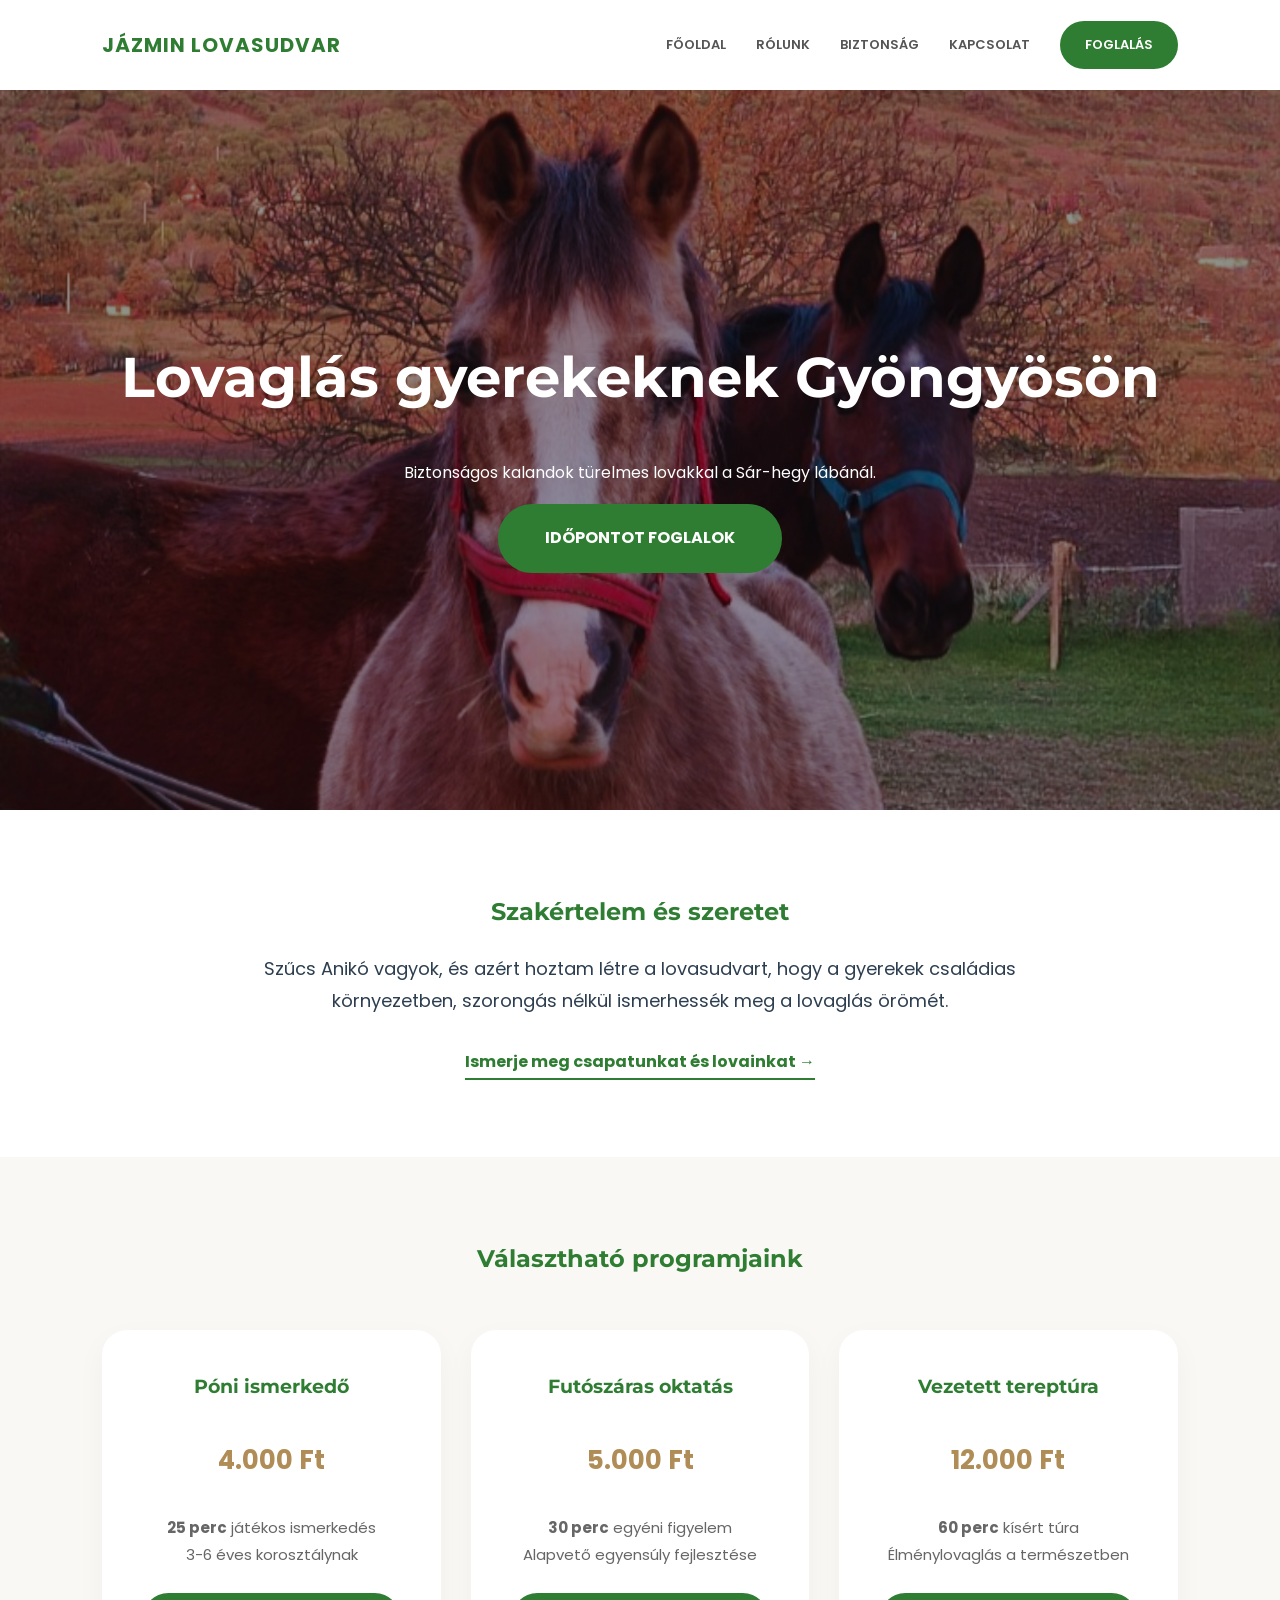
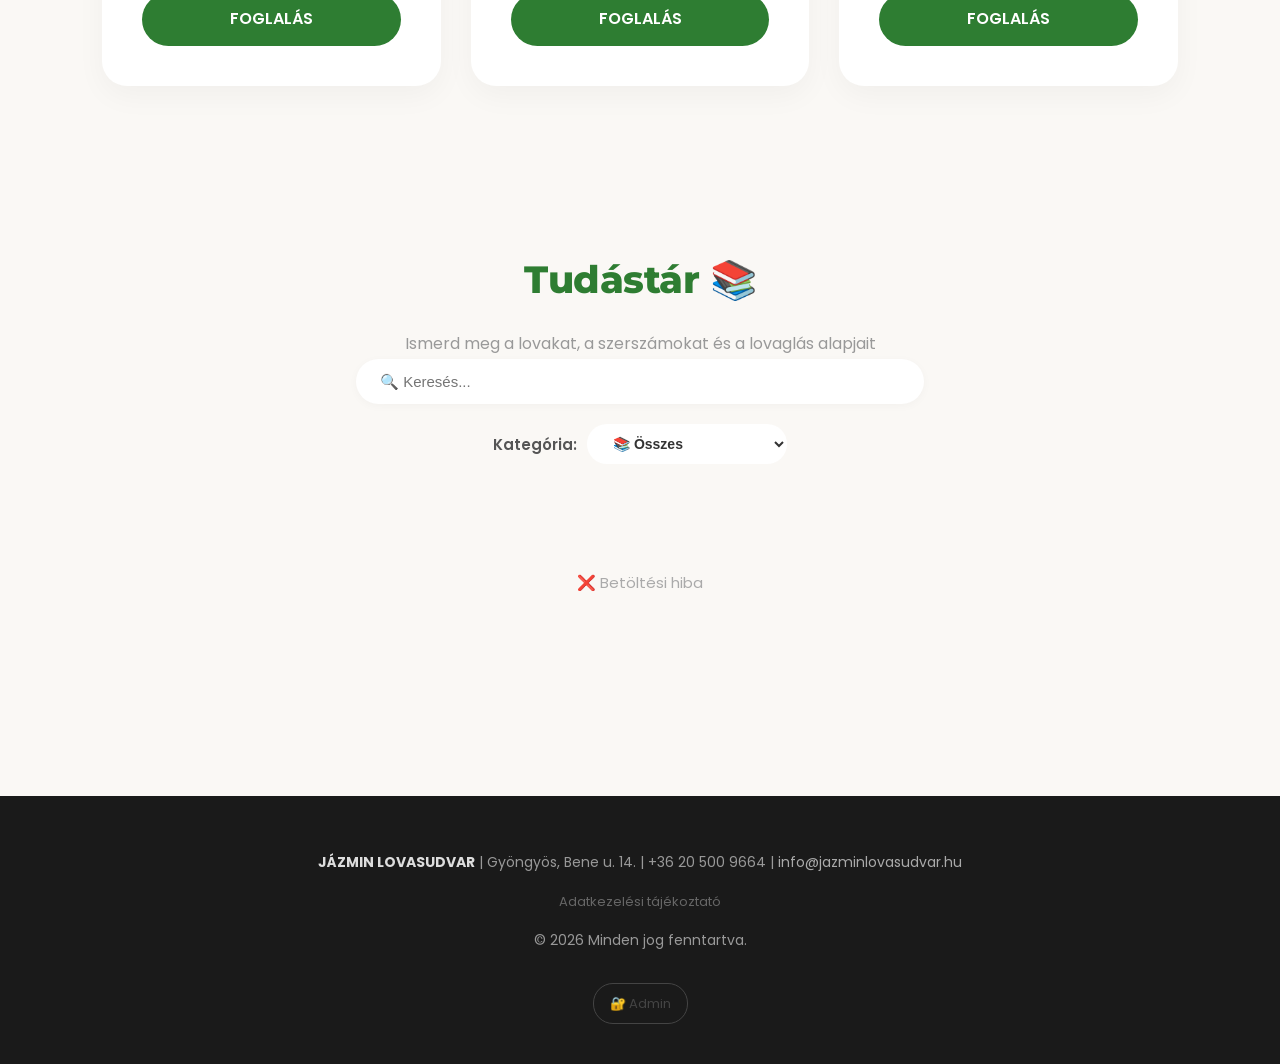
==== index.html @ 3ef6bcc2 "Add files via upload" ====
<!DOCTYPE html>
<html lang="hu">
<head>
    <meta charset="UTF-8">
    <meta name="viewport" content="width=device-width, initial-scale=1.0">
    <title>Jázmin Lovasudvar - Lovaglás gyerekeknek Gyöngyösön</title>
    <meta name="description" content="Biztonságos lovaglás gyerekeknek Gyöngyösön. Póni ismerkedő, futószáras oktatás és vezetett túrák türelmes lovakkal. Foglaljon online időpontot!">
    
    <link href="https://fonts.googleapis.com/css2?family=Montserrat:wght@400;600;700&family=Poppins:wght@300;400;600&display=swap" rel="stylesheet">
    <link rel="icon" href="data:image/svg+xml,<svg xmlns='http://www.w3.org/2000/svg' viewBox='0 0 100 100'><text y='.9em' font-size='90'>🐴</text></svg>">
    
    <style>
        :root { 
            --dark-green: #2e7d32; 
            --accent-gold: #b08d57; 
            --bg-cream: #faf8f5; 
            --white: #ffffff; 
            --text-dark: #2c3e50;
        }

        body { margin: 0; padding: 0; font-family: 'Poppins', sans-serif; background-color: var(--bg-cream); color: var(--text-dark); line-height: 1.8; overflow-x: hidden; }
        h1, h2, h3 { font-family: 'Montserrat', sans-serif; font-weight: 700; color: var(--dark-green); margin-top: 0; }

        /* HEADER & NAV */
        header { 
            background-color: var(--white); height: 90px; 
            display: flex; justify-content: space-between; align-items: center; 
            padding: 0 8%; box-shadow: 0 2px 15px rgba(0,0,0,0.05); 
            position: sticky; top: 0; z-index: 1000; 
        }

        .logo { color: var(--dark-green); font-weight: 700; font-size: 20px; text-decoration: none; letter-spacing: 1px; }
        
        .nav-links { display: flex; align-items: center; gap: 30px; }
        .nav-links a { text-decoration: none; color: #555; font-size: 13px; font-weight: 600; text-transform: uppercase; transition: 0.3s; }
        .nav-links a:hover { color: var(--dark-green); }
        
        .btn-foglalas-nav { background-color: var(--dark-green); color: white !important; padding: 12px 25px; border-radius: 50px; transition: 0.3s; }

        /* HAMBURGER */
        .hamburger { display: none; cursor: pointer; flex-direction: column; gap: 5px; }
        .hamburger span { width: 30px; height: 3px; background-color: var(--dark-green); border-radius: 2px; }

        /* HERO & CARDS */
        .hero { height: 80vh; background: linear-gradient(rgba(0,0,0,0.4), rgba(0,0,0,0.4)), url('hero.jpg'); background-size: cover; background-position: center; display: flex; flex-direction: column; justify-content: center; align-items: center; color: white; text-align: center; padding: 0 20px; }
        .hero h1 { font-size: clamp(32px, 5vw, 56px); color: white; margin-bottom: 15px; }
        .cta-main { background-color: var(--dark-green); color: white; padding: 18px 45px; text-decoration: none; font-weight: 700; border-radius: 50px; transition: 0.3s; border: 2px solid var(--dark-green); }
        .cta-main:hover { background: transparent; color: white; }

        .services-section { padding: 80px 8%; text-align: center; }
        .grid-container { display: grid; grid-template-columns: repeat(auto-fit, minmax(300px, 1fr)); gap: 30px; margin-top: 50px; }
        .card { background: white; padding: 40px; border-radius: 25px; box-shadow: 0 10px 30px rgba(0,0,0,0.04); display: flex; flex-direction: column; transition: 0.3s; }
        .card:hover { transform: translateY(-10px); }
        .price { font-size: 26px; font-weight: 700; color: var(--accent-gold); margin: 15px 0; }
        .details { list-style: none; padding: 0; margin-bottom: 25px; flex-grow: 1; font-size: 15px; color: #666; }
        .btn-card { background-color: var(--dark-green); color: white; text-decoration: none; padding: 12px; border-radius: 50px; font-weight: 600; }

        /* BEMUTATKOZÓ */
        .intro-brief { padding: 80px 8%; background: white; text-align: center; }
        .intro-brief p { max-width: 800px; margin: 0 auto 30px; font-size: 18px; }
        .btn-outline { color: var(--dark-green); text-decoration: none; font-weight: 700; border-bottom: 2px solid var(--dark-green); padding-bottom: 5px; }

                footer { background: #1a1a1a; color: #999; padding: 40px 8%; text-align: center; margin-top: 60px; font-size: 14px; width: 100%; box-sizing: border-box; }
        footer strong { color: #ddd; }

        /* MOBIL NAVIGÁCIÓ */
        @media (max-width: 950px) {
            .hamburger { display: flex; }
            .nav-links { 
                display: none; position: absolute; top: 90px; left: 0; width: 100%; 
                background: white; flex-direction: column; padding: 30px 0; 
                box-shadow: 0 10px 15px rgba(0,0,0,0.1); 
            }
            .nav-links.active { display: flex; }
            header { padding: 0 5%; }
        }

        /* STICKY GOMB - Desktopon elrejtve */
        .sticky-booking-btn {
            display: none; /* Alapértelmezetten rejtve[cite: 10] */
            position: fixed;
            bottom: 30px;
            right: 30px;
            background-color: var(--dark-green);
            color: white;
            padding: 12px 25px;
            border-radius: 50px;
            text-decoration: none;
            font-family: 'Montserrat', sans-serif;
            font-weight: 700;
            font-size: 14px;
            letter-spacing: 1px;
            box-shadow: 0 10px 25px rgba(0,0,0,0.2);
            z-index: 2000;
            align-items: center;
            gap: 10px;
            transition: all 0.3s cubic-bezier(0.175, 0.885, 0.32, 1.275);
        }

        .horse-icon { font-size: 24px; line-height: 1; }

        /* STICKY GOMB - Csak mobilnézetben látszik[cite: 10] */
        @media (max-width: 600px) {
            .sticky-booking-btn {
                display: flex; /* Mobilon megjelenik */
                bottom: 20px;
                right: 20px;
                padding: 10px 20px;
                font-size: 12px;
            }
            .horse-icon { font-size: 20px; }
        }

        @keyframes horseJump {
            from { transform: translateY(0); }
            to { transform: translateY(-3px); }
        }
        .sticky-booking-btn:hover .horse-icon { animation: horseJump 0.5s infinite alternate; }

        /* TUDÁSTÁR SZEKCIÓ */
        .news-section { padding: 80px 8%; background: var(--bg-cream); }
        .tudastar-controls { max-width: 1200px; margin: 0 auto 45px; }
        .search-box { margin-bottom: 20px; display: flex; justify-content: center; }
        .search-box input { width: 100%; max-width: 520px; padding: 14px 24px; border: 2px solid var(--border); border-radius: 50px; font-size: 15px; transition: all 0.2s; box-shadow: 0 2px 10px rgba(0,0,0,0.03); }
        .search-box input:focus { outline: none; border-color: var(--dark-green); box-shadow: 0 2px 14px rgba(46,125,50,0.12); }
        .category-select-wrapper { display: flex; gap: 10px; align-items: center; justify-content: center; margin-top: 15px; }
        .category-select-wrapper label { font-weight: 600; color: #555; font-size: 15px; }
        .category-select-wrapper select { padding: 11px 22px; border: 2px solid var(--border); border-radius: 50px; font-size: 14px; font-weight: 600; color: #333; background: white; cursor: pointer; min-width: 200px; transition: border-color 0.2s; }
        .category-select-wrapper select:focus { outline: none; border-color: var(--dark-green); }
        .category-select-wrapper select:hover { border-color: var(--dark-green); }
        .load-more-container { text-align: center; margin-top: 40px; }
        .btn-load-more { background: var(--dark-green); color: white; border: none; padding: 14px 40px; border-radius: 50px; cursor: pointer; font-size: 16px; font-weight: 700; transition: all 0.2s; box-shadow: 0 6px 18px rgba(46,125,50,0.25); }
        .btn-load-more:hover { background: var(--dark-green-hover); transform: translateY(-2px); }

        /* Szekció fejléc */
        .news-section h2 { text-align: center; color: var(--dark-green); font-family: 'Montserrat', sans-serif; font-size: 38px; font-weight: 800; margin-bottom: 12px; letter-spacing: -0.5px; }
        .news-subtitle { text-align: center; color: #999; font-size: 16px; margin-bottom: 0; }

        /* Kártya rács – blog-szerű egy oszlop */
        .news-grid { display: flex; flex-direction: column; gap: 32px; max-width: 1080px; margin: 0 auto; }

        /* Cikk-kártya – vízszintes: kép + szöveg egymás mellett */
        .news-card {
            background: white;
            border-radius: 22px;
            box-shadow: 0 10px 30px rgba(0,0,0,0.07);
            overflow: hidden;
            transition: box-shadow 0.28s ease;
            display: flex;
            flex-direction: row;
            border: 1px solid rgba(0,0,0,0.04);
        }
        .news-card:hover { box-shadow: 0 16px 40px rgba(46,125,50,0.13); }

        /* Cikk kép – bal oldalon, kattintható */
        .news-card-img {
            flex: 0 0 400px;
            align-self: stretch;
            overflow: hidden;
            background: #f5f1ea;
            display: flex; align-items: center; justify-content: center;
            font-size: 60px; position: relative;
            cursor: pointer;
            padding: 16px;
            box-sizing: border-box;
        }
        .news-card-img img {
            max-width: 100%; max-height: 100%;
            width: auto; height: auto;
            object-fit: contain;
            display: block;
            border-radius: 10px;
            transition: transform 0.35s ease;
        }
        .news-card-img:hover img { transform: scale(1.04); }
        .news-card-img .multi-badge {
            position: absolute; bottom: 12px; right: 12px;
            background: rgba(0,0,0,0.65); color: white;
            font-size: 12px; font-weight: 700;
            padding: 5px 12px; border-radius: 20px;
            backdrop-filter: blur(4px);
        }
        .news-card-img .zoom-hint {
            position: absolute; top: 12px; right: 12px;
            background: rgba(255,255,255,0.92); color: var(--dark-green);
            font-size: 12px; font-weight: 700;
            padding: 6px 13px; border-radius: 20px;
            display: flex; align-items: center; gap: 5px;
            opacity: 0; transition: opacity 0.25s ease;
        }
        .news-card-img:hover .zoom-hint { opacity: 1; }

        /* Cikk törzs – jobb oldalon */
        .news-card-body { padding: 34px 38px; flex: 1; display: flex; flex-direction: column; min-width: 0; }
        .news-card-date {
            display: inline-block;
            font-size: 11px; font-weight: 700;
            color: var(--dark-green);
            background: rgba(46,125,50,0.09);
            padding: 5px 12px; border-radius: 20px;
            margin-bottom: 16px; align-self: flex-start;
            text-transform: uppercase; letter-spacing: 0.5px;
        }
        .news-card-title {
            font-family: 'Montserrat', sans-serif;
            font-weight: 800; font-size: 25px;
            color: #243027; margin-bottom: 16px;
            line-height: 1.3; letter-spacing: -0.3px;
        }
        .news-card-text {
            font-size: 15.5px; color: #555;
            line-height: 1.85;
        }

        .news-empty { text-align: center; color: #aaa; font-size: 15px; padding: 60px 20px; }

        @media (max-width: 760px) {
            .news-section { padding: 55px 6%; }
            .news-section h2 { font-size: 30px; }
            .news-card { flex-direction: column; }
            .news-card-img { flex: none; width: 100%; align-self: auto; padding: 14px; }
            .news-card-img img { max-height: 320px; }
            .news-card-body { padding: 26px 24px 30px; }
            .news-card-title { font-size: 21px; }
        }

        /* GALÉRIA LIGHTBOX */
        .lightbox { display: none; position: fixed; inset: 0; background: rgba(0,0,0,0.92); z-index: 9999; flex-direction: column; align-items: center; justify-content: center; padding: 20px; }
        .lightbox.open { display: flex; }
        .lightbox-close { position: absolute; top: 20px; right: 20px; color: white; background: rgba(255,255,255,0.15); border: none; border-radius: 50%; width: 44px; height: 44px; font-size: 22px; cursor: pointer; display: flex; align-items: center; justify-content: center; z-index: 10000; }
        .lightbox-close:hover { background: rgba(255,255,255,0.3); }
        .lightbox-main { position: relative; width: 100%; max-width: 1200px; display: flex; align-items: center; justify-content: center; }
        .lightbox-img { max-width: 90%; max-height: 80vh; border-radius: 12px; object-fit: contain; display: block; }
        .lb-nav { position: absolute; top: 50%; transform: translateY(-50%); background: rgba(255,255,255,0.15); border: none; color: white; width: 44px; height: 44px; border-radius: 50%; font-size: 20px; cursor: pointer; display: flex; align-items: center; justify-content: center; }
        .lb-nav:hover { background: rgba(255,255,255,0.3); }
        .lb-prev { left: -55px; }
        .lb-next { right: -55px; }
        .lightbox-thumbs { display: flex; gap: 8px; margin-top: 15px; flex-wrap: wrap; justify-content: center; max-width: 800px; }
        .lb-thumb { width: 60px; height: 60px; border-radius: 8px; object-fit: cover; cursor: pointer; opacity: 0.5; border: 2px solid transparent; transition: all 0.2s; }
        .lb-thumb.active { opacity: 1; border-color: white; }
        .lb-counter { color: #aaa; font-size: 13px; margin-top: 10px; }
        @media (max-width: 600px) { 
            .lb-prev { left: 5px; } 
            .lb-next { right: 5px; } 
            .lightbox-img { max-width: 100%; max-height: 85vh; } 
            .lightbox-main { max-width: 100%; }
            .lightbox { padding: 10px; }
        }
    </style>
</head>
<body>

<header>
    <a href="index.html" class="logo">JÁZMIN LOVASUDVAR</a>
    <div class="hamburger" onclick="toggleMenu()">
        <span></span><span></span><span></span>
    </div>
    <nav class="nav-links" id="navLinks">
        <a href="index.html">Főoldal</a>
        <a href="rolunk.html">Rólunk</a>
        <a href="biztonsag.html">Biztonság</a>
        <a href="kapcsolat.html">Kapcsolat</a>
        <a href="foglalas.html" class="btn-foglalas-nav">FOGLALÁS</a>
    </nav>
</header>

<main>
    <section class="hero">
        <h1>Lovaglás gyerekeknek Gyöngyösön</h1>
        <p>Biztonságos kalandok türelmes lovakkal a Sár-hegy lábánál.</p>
        <a href="foglalas.html" class="cta-main">IDŐPONTOT FOGLALOK</a>
    </section>

    <section class="intro-brief">
        <h2>Szakértelem és szeretet</h2>
        <p>Szűcs Anikó vagyok, és azért hoztam létre a lovasudvart, hogy a gyerekek családias környezetben, szorongás nélkül ismerhessék meg a lovaglás örömét.</p>
        <a href="rolunk.html" class="btn-outline">Ismerje meg csapatunkat és lovainkat →</a>
    </section>

    <section class="services-section">
        <h2>Választható programjaink</h2>
        <div class="grid-container">
            <!-- Póni ismerkedő gomb paraméterrel[cite: 10] -->
            <div class="card">
                <h3>Póni ismerkedő</h3>
                <span class="price">4.000 Ft</span>
                <ul class="details">
                    <li><strong>25 perc</strong> játékos ismerkedés</li>
                    <li>3-6 éves korosztálynak</li>
                </ul>
                <a href="foglalas.html?service=poni" class="btn-card">FOGLALÁS</a>
            </div>
            <!-- Futószáras gomb paraméterrel[cite: 10] -->
            <div class="card">
                <h3>Futószáras oktatás</h3>
                <span class="price">5.000 Ft</span>
                <ul class="details">
                    <li><strong>30 perc</strong> egyéni figyelem</li>
                    <li>Alapvető egyensúly fejlesztése</li>
                </ul>
                <a href="foglalas.html?service=futoszar" class="btn-card">FOGLALÁS</a>
            </div>
            <!-- Tereptúra gomb paraméterrel[cite: 10] -->
            <div class="card">
                <h3>Vezetett tereptúra</h3>
                <span class="price">12.000 Ft</span>
                <ul class="details">
                    <li><strong>60 perc</strong> kísért túra</li>
                    <li>Élménylovaglás a természetben</li>
                </ul>
                <a href="foglalas.html?service=tura" class="btn-card">FOGLALÁS</a>
            </div>
        </div>
    </section>
</main>


<!-- TUDÁSTÁR SZEKCIÓ -->
<section class="news-section">
    <h2>Tudástár 📚</h2>
    <p class="news-subtitle">Ismerd meg a lovakat, a szerszámokat és a lovaglás alapjait</p>
    
    <div class="tudastar-controls">
        <div class="search-box">
            <input type="text" id="searchInput" placeholder="🔍 Keresés..." onkeyup="filterNews()">
        </div>
        <div class="category-select-wrapper">
            <label for="categorySelect">Kategória:</label>
            <select id="categorySelect" onchange="selectCategoryFromDropdown()">
                <option value="Összes">📚 Összes</option>
            </select>
        </div>
    </div>
    
    <div class="news-grid" id="newsGrid">
        <div class="news-empty">⏳ Betöltés...</div>
    </div>
    
    <div class="load-more-container" id="loadMoreContainer" style="display:none;">
        <button class="btn-load-more" onclick="loadMore()">📥 Továbbiak betöltése</button>
    </div>
</section>


<footer>
    <p><strong>JÁZMIN LOVASUDVAR</strong> | Gyöngyös, Bene u. 14. | +36 20 500 9664 | <a href="mailto:info@jazminlovasudvar.hu" style="color:#aaa;text-decoration:none;">info@jazminlovasudvar.hu</a></p>
    <p style="margin-top:10px;"><a href="adatkezeles.html" style="color:#666;text-decoration:none;font-size:13px;">Adatkezelési tájékoztató</a></p>
    <p style="margin-top:8px;">© 2026 Minden jog fenntartva.</p>
    <a href="admin-login.html" style="color:#444;text-decoration:none;font-size:13px;margin-top:15px;display:inline-block;padding:8px 16px;border:1px solid #444;border-radius:20px;">🔐 Admin</a>
</footer>

<script>
    function toggleMenu() {
        document.getElementById("navLinks").classList.toggle("active");
    }
// ── TUDÁSTÁR RENDSZER ──
let lbImages = [], lbIndex = 0;
let allNewsData = [];
let displayedCount = 0;
const ITEMS_PER_PAGE = 10;
let currentCategory = 'Összes';
let currentSearch = '';

(async function loadNews() {
    const SUPABASE_URL = "https://ktzlczqhqnuluyuedhot.supabase.co";
    const SUPABASE_KEY = "eyJhbGciOiJIUzI1NiIsInR5cCI6IkpXVCJ9.eyJpc3MiOiJzdXBhYmFzZSIsInJlZiI6Imt0emxjenFocW51bHV5dWVkaG90Iiwicm9sZSI6ImFub24iLCJpYXQiOjE3Nzg1MjgxMjEsImV4cCI6MjA5NDEwNDEyMX0.yfNCvcMbSIWcrmyInCQo-1LX7Z4w5kT5drNxe6kfBSk";
    try {
        const resp = await fetch(SUPABASE_URL + "/rest/v1/news?order=created_at.desc", {
            headers: { apikey: SUPABASE_KEY, Authorization: "Bearer " + SUPABASE_KEY }
        });
        allNewsData = await resp.json();
        
        // Build category dropdown
        const categories = ['Összes'];
        allNewsData.forEach(item => {
            const cat = item.category || 'Általános';
            if (!categories.includes(cat)) categories.push(cat);
        });
        
        const dropdown = document.getElementById('categorySelect');
        dropdown.innerHTML = '<option value="Összes">📚 Összes</option>';
        categories.slice(1).forEach(cat => {
            const option = document.createElement('option');
            option.value = cat;
            option.textContent = cat;
            dropdown.appendChild(option);
        });
        
        displayNews();
    } catch(e) { 
        document.getElementById('newsGrid').innerHTML = '<div class="news-empty">❌ Betöltési hiba</div>';
        console.error(e);
    }
})();

function displayNews() {
    let filtered = allNewsData;
    
    if (currentCategory !== 'Összes') {
        filtered = filtered.filter(item => (item.category || 'Általános') === currentCategory);
    }
    
    if (currentSearch) {
        const search = currentSearch.toLowerCase();
        filtered = filtered.filter(item => 
            item.title.toLowerCase().includes(search) || 
            item.content.toLowerCase().includes(search)
        );
    }
    
    const grid = document.getElementById('newsGrid');
    
    if (!filtered.length) {
        grid.innerHTML = '<div class="news-empty">Nincs találat 🔍</div>';
        document.getElementById('loadMoreContainer').style.display = 'none';
        return;
    }
    
    const toDisplay = filtered.slice(0, displayedCount || ITEMS_PER_PAGE);
    displayedCount = toDisplay.length;
    
    grid.innerHTML = '';
    toDisplay.forEach((item, idx) => {
        const imgs = (item.images && item.images.length) ? item.images : (item.image_url ? [item.image_url] : []);
        const contentWithBreaks = item.content.replace(/\n/g, '<br>');
        
        const card = document.createElement('div');
        card.className = 'news-card';
        card.innerHTML = 
            '<div class="news-card-img">' +
                (imgs.length
                    ? '<img src="' + imgs[0] + '" alt="' + item.title + '">' +
                      '<span class="zoom-hint">🔍 Kép kinagyítása</span>' +
                      (imgs.length > 1 ? '<span class="multi-badge">📷 ' + imgs.length + ' kép</span>' : '')
                    : '🐴') +
            '</div>' +
            '<div class="news-card-body">' +
                '<div class="news-card-date">' + new Date(item.created_at).toLocaleDateString('hu-HU',{year:'numeric',month:'long',day:'numeric'}) + '</div>' +
                '<div class="news-card-title">' + item.title + '</div>' +
                '<div class="news-card-text">' + contentWithBreaks + '</div>' +
            '</div>';
        
        // Csak a KÉPRE kattintva nyílik a nagyító (a szöveg szabadon olvasható)
        if (imgs.length) {
            const imgBox = card.querySelector('.news-card-img');
            imgBox.onclick = () => openGallery(imgs, item.title, item.content);
        }
        grid.appendChild(card);
    });
    
    const loadMoreBtn = document.getElementById('loadMoreContainer');
    if (displayedCount < filtered.length) {
        loadMoreBtn.style.display = 'block';
    } else {
        loadMoreBtn.style.display = 'none';
    }
}

function openGallery(imgs, title, text) {
    lbImages = imgs;
    lbIndex = 0;
    if (!lbImages.length) return;
    updateLightbox();
    document.getElementById('lightbox').classList.add('open');
    document.body.style.overflow = 'hidden';
}

function closeLightbox() {
    document.getElementById('lightbox').classList.remove('open');
    document.body.style.overflow = '';
}

function updateLightbox() {
    document.getElementById('lbImg').src = lbImages[lbIndex];
    document.getElementById('lbCounter').textContent = (lbIndex+1) + ' / ' + lbImages.length;
    document.getElementById('lbPrev').style.display = lbImages.length > 1 ? 'flex' : 'none';
    document.getElementById('lbNext').style.display = lbImages.length > 1 ? 'flex' : 'none';
    
    const thumbsDiv = document.getElementById('lbThumbs');
    thumbsDiv.innerHTML = '';
    if (lbImages.length > 1) {
        lbImages.forEach((url, i) => {
            const thumb = document.createElement('img');
            thumb.className = 'lb-thumb' + (i === lbIndex ? ' active' : '');
            thumb.src = url;
            thumb.onclick = () => lbGoto(i);
            thumbsDiv.appendChild(thumb);
        });
    }
}

function lbGoto(i) { lbIndex = i; updateLightbox(); }
function lbPrev() { lbIndex = (lbIndex - 1 + lbImages.length) % lbImages.length; updateLightbox(); }
function lbNext() { lbIndex = (lbIndex + 1) % lbImages.length; updateLightbox(); }

document.addEventListener('keydown', e => {
    if (!document.getElementById('lightbox').classList.contains('open')) return;
    if (e.key === 'Escape') closeLightbox();
    if (e.key === 'ArrowLeft') lbPrev();
    if (e.key === 'ArrowRight') lbNext();
});

function selectCategory(cat) {
    currentCategory = cat;
    displayedCount = 0;
    document.getElementById('categorySelect').value = cat;
    displayNews();
}

function selectCategoryFromDropdown() {
    const cat = document.getElementById('categorySelect').value;
    selectCategory(cat);
}

function filterNews() {
    currentSearch = document.getElementById('searchInput').value;
    displayedCount = 0;
    displayNews();
}

function loadMore() {
    displayedCount += ITEMS_PER_PAGE;
    displayNews();
}

</script>

<!-- Lebegő gomb (csak mobilon látszik a CSS miatt) -->
<a href="foglalas.html" class="sticky-booking-btn">
    <span class="horse-icon">🐴</span>
    <span class="btn-text">FOGLALÁS MOST</span>
</a>

<!-- GALÉRIA LIGHTBOX -->
<div class="lightbox" id="lightbox" onclick="if(event.target===this)closeLightbox()">
    <button class="lightbox-close" onclick="closeLightbox()">✕</button>
    <div class="lightbox-main">
        <button class="lb-nav lb-prev" id="lbPrev" onclick="lbPrev()">‹</button>
        <img class="lightbox-img" id="lbImg" alt="">
        <button class="lb-nav lb-next" id="lbNext" onclick="lbNext()">›</button>
    </div>
    <div class="lightbox-thumbs" id="lbThumbs"></div>
    <div class="lb-counter" id="lbCounter"></div>
</div>


</body>
</html>
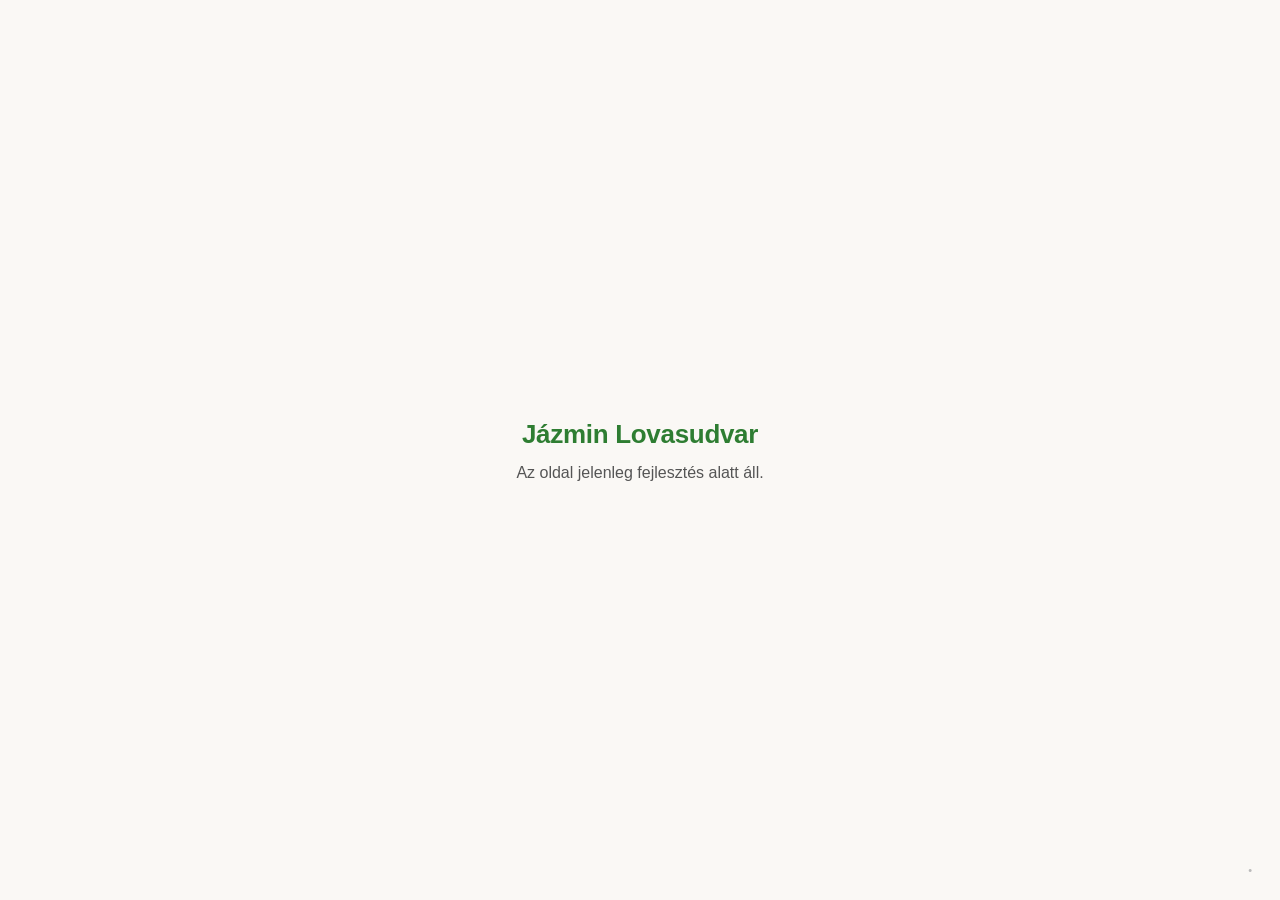
==== commit 3f78fdbe: "Add files via upload" ====
--- a/index.html
+++ b/index.html
@@ -1,548 +1,56 @@
 <!DOCTYPE html>
 <html lang="hu">
 <head>
-    <meta charset="UTF-8">
-    <meta name="viewport" content="width=device-width, initial-scale=1.0">
-    <title>Jázmin Lovasudvar - Lovaglás gyerekeknek Gyöngyösön</title>
-    <meta name="description" content="Biztonságos lovaglás gyerekeknek Gyöngyösön. Póni ismerkedő, futószáras oktatás és vezetett túrák türelmes lovakkal. Foglaljon online időpontot!">
-    
-    <link href="https://fonts.googleapis.com/css2?family=Montserrat:wght@400;600;700&family=Poppins:wght@300;400;600&display=swap" rel="stylesheet">
-    <link rel="icon" href="data:image/svg+xml,<svg xmlns='http://www.w3.org/2000/svg' viewBox='0 0 100 100'><text y='.9em' font-size='90'>🐴</text></svg>">
-    
-    <style>
-        :root { 
-            --dark-green: #2e7d32; 
-            --accent-gold: #b08d57; 
-            --bg-cream: #faf8f5; 
-            --white: #ffffff; 
-            --text-dark: #2c3e50;
-        }
-
-        body { margin: 0; padding: 0; font-family: 'Poppins', sans-serif; background-color: var(--bg-cream); color: var(--text-dark); line-height: 1.8; overflow-x: hidden; }
-        h1, h2, h3 { font-family: 'Montserrat', sans-serif; font-weight: 700; color: var(--dark-green); margin-top: 0; }
-
-        /* HEADER & NAV */
-        header { 
-            background-color: var(--white); height: 90px; 
-            display: flex; justify-content: space-between; align-items: center; 
-            padding: 0 8%; box-shadow: 0 2px 15px rgba(0,0,0,0.05); 
-            position: sticky; top: 0; z-index: 1000; 
-        }
-
-        .logo { color: var(--dark-green); font-weight: 700; font-size: 20px; text-decoration: none; letter-spacing: 1px; }
-        
-        .nav-links { display: flex; align-items: center; gap: 30px; }
-        .nav-links a { text-decoration: none; color: #555; font-size: 13px; font-weight: 600; text-transform: uppercase; transition: 0.3s; }
-        .nav-links a:hover { color: var(--dark-green); }
-        
-        .btn-foglalas-nav { background-color: var(--dark-green); color: white !important; padding: 12px 25px; border-radius: 50px; transition: 0.3s; }
-
-        /* HAMBURGER */
-        .hamburger { display: none; cursor: pointer; flex-direction: column; gap: 5px; }
-        .hamburger span { width: 30px; height: 3px; background-color: var(--dark-green); border-radius: 2px; }
-
-        /* HERO & CARDS */
-        .hero { height: 80vh; background: linear-gradient(rgba(0,0,0,0.4), rgba(0,0,0,0.4)), url('hero.jpg'); background-size: cover; background-position: center; display: flex; flex-direction: column; justify-content: center; align-items: center; color: white; text-align: center; padding: 0 20px; }
-        .hero h1 { font-size: clamp(32px, 5vw, 56px); color: white; margin-bottom: 15px; }
-        .cta-main { background-color: var(--dark-green); color: white; padding: 18px 45px; text-decoration: none; font-weight: 700; border-radius: 50px; transition: 0.3s; border: 2px solid var(--dark-green); }
-        .cta-main:hover { background: transparent; color: white; }
-
-        .services-section { padding: 80px 8%; text-align: center; }
-        .grid-container { display: grid; grid-template-columns: repeat(auto-fit, minmax(300px, 1fr)); gap: 30px; margin-top: 50px; }
-        .card { background: white; padding: 40px; border-radius: 25px; box-shadow: 0 10px 30px rgba(0,0,0,0.04); display: flex; flex-direction: column; transition: 0.3s; }
-        .card:hover { transform: translateY(-10px); }
-        .price { font-size: 26px; font-weight: 700; color: var(--accent-gold); margin: 15px 0; }
-        .details { list-style: none; padding: 0; margin-bottom: 25px; flex-grow: 1; font-size: 15px; color: #666; }
-        .btn-card { background-color: var(--dark-green); color: white; text-decoration: none; padding: 12px; border-radius: 50px; font-weight: 600; }
-
-        /* BEMUTATKOZÓ */
-        .intro-brief { padding: 80px 8%; background: white; text-align: center; }
-        .intro-brief p { max-width: 800px; margin: 0 auto 30px; font-size: 18px; }
-        .btn-outline { color: var(--dark-green); text-decoration: none; font-weight: 700; border-bottom: 2px solid var(--dark-green); padding-bottom: 5px; }
-
-                footer { background: #1a1a1a; color: #999; padding: 40px 8%; text-align: center; margin-top: 60px; font-size: 14px; width: 100%; box-sizing: border-box; }
-        footer strong { color: #ddd; }
-
-        /* MOBIL NAVIGÁCIÓ */
-        @media (max-width: 950px) {
-            .hamburger { display: flex; }
-            .nav-links { 
-                display: none; position: absolute; top: 90px; left: 0; width: 100%; 
-                background: white; flex-direction: column; padding: 30px 0; 
-                box-shadow: 0 10px 15px rgba(0,0,0,0.1); 
-            }
-            .nav-links.active { display: flex; }
-            header { padding: 0 5%; }
-        }
-
-        /* STICKY GOMB - Desktopon elrejtve */
-        .sticky-booking-btn {
-            display: none; /* Alapértelmezetten rejtve[cite: 10] */
-            position: fixed;
-            bottom: 30px;
-            right: 30px;
-            background-color: var(--dark-green);
-            color: white;
-            padding: 12px 25px;
-            border-radius: 50px;
-            text-decoration: none;
-            font-family: 'Montserrat', sans-serif;
-            font-weight: 700;
-            font-size: 14px;
-            letter-spacing: 1px;
-            box-shadow: 0 10px 25px rgba(0,0,0,0.2);
-            z-index: 2000;
-            align-items: center;
-            gap: 10px;
-            transition: all 0.3s cubic-bezier(0.175, 0.885, 0.32, 1.275);
-        }
-
-        .horse-icon { font-size: 24px; line-height: 1; }
-
-        /* STICKY GOMB - Csak mobilnézetben látszik[cite: 10] */
-        @media (max-width: 600px) {
-            .sticky-booking-btn {
-                display: flex; /* Mobilon megjelenik */
-                bottom: 20px;
-                right: 20px;
-                padding: 10px 20px;
-                font-size: 12px;
-            }
-            .horse-icon { font-size: 20px; }
-        }
-
-        @keyframes horseJump {
-            from { transform: translateY(0); }
-            to { transform: translateY(-3px); }
-        }
-        .sticky-booking-btn:hover .horse-icon { animation: horseJump 0.5s infinite alternate; }
-
-        /* TUDÁSTÁR SZEKCIÓ */
-        .news-section { padding: 80px 8%; background: var(--bg-cream); }
-        .tudastar-controls { max-width: 1200px; margin: 0 auto 45px; }
-        .search-box { margin-bottom: 20px; display: flex; justify-content: center; }
-        .search-box input { width: 100%; max-width: 520px; padding: 14px 24px; border: 2px solid var(--border); border-radius: 50px; font-size: 15px; transition: all 0.2s; box-shadow: 0 2px 10px rgba(0,0,0,0.03); }
-        .search-box input:focus { outline: none; border-color: var(--dark-green); box-shadow: 0 2px 14px rgba(46,125,50,0.12); }
-        .category-select-wrapper { display: flex; gap: 10px; align-items: center; justify-content: center; margin-top: 15px; }
-        .category-select-wrapper label { font-weight: 600; color: #555; font-size: 15px; }
-        .category-select-wrapper select { padding: 11px 22px; border: 2px solid var(--border); border-radius: 50px; font-size: 14px; font-weight: 600; color: #333; background: white; cursor: pointer; min-width: 200px; transition: border-color 0.2s; }
-        .category-select-wrapper select:focus { outline: none; border-color: var(--dark-green); }
-        .category-select-wrapper select:hover { border-color: var(--dark-green); }
-        .load-more-container { text-align: center; margin-top: 40px; }
-        .btn-load-more { background: var(--dark-green); color: white; border: none; padding: 14px 40px; border-radius: 50px; cursor: pointer; font-size: 16px; font-weight: 700; transition: all 0.2s; box-shadow: 0 6px 18px rgba(46,125,50,0.25); }
-        .btn-load-more:hover { background: var(--dark-green-hover); transform: translateY(-2px); }
-
-        /* Szekció fejléc */
-        .news-section h2 { text-align: center; color: var(--dark-green); font-family: 'Montserrat', sans-serif; font-size: 38px; font-weight: 800; margin-bottom: 12px; letter-spacing: -0.5px; }
-        .news-subtitle { text-align: center; color: #999; font-size: 16px; margin-bottom: 0; }
-
-        /* Kártya rács – blog-szerű egy oszlop */
-        .news-grid { display: flex; flex-direction: column; gap: 32px; max-width: 1080px; margin: 0 auto; }
-
-        /* Cikk-kártya – vízszintes: kép + szöveg egymás mellett */
-        .news-card {
-            background: white;
-            border-radius: 22px;
-            box-shadow: 0 10px 30px rgba(0,0,0,0.07);
-            overflow: hidden;
-            transition: box-shadow 0.28s ease;
-            display: flex;
-            flex-direction: row;
-            border: 1px solid rgba(0,0,0,0.04);
-        }
-        .news-card:hover { box-shadow: 0 16px 40px rgba(46,125,50,0.13); }
-
-        /* Cikk kép – bal oldalon, kattintható */
-        .news-card-img {
-            flex: 0 0 400px;
-            align-self: stretch;
-            overflow: hidden;
-            background: #f5f1ea;
-            display: flex; align-items: center; justify-content: center;
-            font-size: 60px; position: relative;
-            cursor: pointer;
-            padding: 16px;
-            box-sizing: border-box;
-        }
-        .news-card-img img {
-            max-width: 100%; max-height: 100%;
-            width: auto; height: auto;
-            object-fit: contain;
-            display: block;
-            border-radius: 10px;
-            transition: transform 0.35s ease;
-        }
-        .news-card-img:hover img { transform: scale(1.04); }
-        .news-card-img .multi-badge {
-            position: absolute; bottom: 12px; right: 12px;
-            background: rgba(0,0,0,0.65); color: white;
-            font-size: 12px; font-weight: 700;
-            padding: 5px 12px; border-radius: 20px;
-            backdrop-filter: blur(4px);
-        }
-        .news-card-img .zoom-hint {
-            position: absolute; top: 12px; right: 12px;
-            background: rgba(255,255,255,0.92); color: var(--dark-green);
-            font-size: 12px; font-weight: 700;
-            padding: 6px 13px; border-radius: 20px;
-            display: flex; align-items: center; gap: 5px;
-            opacity: 0; transition: opacity 0.25s ease;
-        }
-        .news-card-img:hover .zoom-hint { opacity: 1; }
-
-        /* Cikk törzs – jobb oldalon */
-        .news-card-body { padding: 34px 38px; flex: 1; display: flex; flex-direction: column; min-width: 0; }
-        .news-card-date {
-            display: inline-block;
-            font-size: 11px; font-weight: 700;
-            color: var(--dark-green);
-            background: rgba(46,125,50,0.09);
-            padding: 5px 12px; border-radius: 20px;
-            margin-bottom: 16px; align-self: flex-start;
-            text-transform: uppercase; letter-spacing: 0.5px;
-        }
-        .news-card-title {
-            font-family: 'Montserrat', sans-serif;
-            font-weight: 800; font-size: 25px;
-            color: #243027; margin-bottom: 16px;
-            line-height: 1.3; letter-spacing: -0.3px;
-        }
-        .news-card-text {
-            font-size: 15.5px; color: #555;
-            line-height: 1.85;
-        }
-
-        .news-empty { text-align: center; color: #aaa; font-size: 15px; padding: 60px 20px; }
-
-        @media (max-width: 760px) {
-            .news-section { padding: 55px 6%; }
-            .news-section h2 { font-size: 30px; }
-            .news-card { flex-direction: column; }
-            .news-card-img { flex: none; width: 100%; align-self: auto; padding: 14px; }
-            .news-card-img img { max-height: 320px; }
-            .news-card-body { padding: 26px 24px 30px; }
-            .news-card-title { font-size: 21px; }
-        }
-
-        /* GALÉRIA LIGHTBOX */
-        .lightbox { display: none; position: fixed; inset: 0; background: rgba(0,0,0,0.92); z-index: 9999; flex-direction: column; align-items: center; justify-content: center; padding: 20px; }
-        .lightbox.open { display: flex; }
-        .lightbox-close { position: absolute; top: 20px; right: 20px; color: white; background: rgba(255,255,255,0.15); border: none; border-radius: 50%; width: 44px; height: 44px; font-size: 22px; cursor: pointer; display: flex; align-items: center; justify-content: center; z-index: 10000; }
-        .lightbox-close:hover { background: rgba(255,255,255,0.3); }
-        .lightbox-main { position: relative; width: 100%; max-width: 1200px; display: flex; align-items: center; justify-content: center; }
-        .lightbox-img { max-width: 90%; max-height: 80vh; border-radius: 12px; object-fit: contain; display: block; }
-        .lb-nav { position: absolute; top: 50%; transform: translateY(-50%); background: rgba(255,255,255,0.15); border: none; color: white; width: 44px; height: 44px; border-radius: 50%; font-size: 20px; cursor: pointer; display: flex; align-items: center; justify-content: center; }
-        .lb-nav:hover { background: rgba(255,255,255,0.3); }
-        .lb-prev { left: -55px; }
-        .lb-next { right: -55px; }
-        .lightbox-thumbs { display: flex; gap: 8px; margin-top: 15px; flex-wrap: wrap; justify-content: center; max-width: 800px; }
-        .lb-thumb { width: 60px; height: 60px; border-radius: 8px; object-fit: cover; cursor: pointer; opacity: 0.5; border: 2px solid transparent; transition: all 0.2s; }
-        .lb-thumb.active { opacity: 1; border-color: white; }
-        .lb-counter { color: #aaa; font-size: 13px; margin-top: 10px; }
-        @media (max-width: 600px) { 
-            .lb-prev { left: 5px; } 
-            .lb-next { right: 5px; } 
-            .lightbox-img { max-width: 100%; max-height: 85vh; } 
-            .lightbox-main { max-width: 100%; }
-            .lightbox { padding: 10px; }
-        }
-    </style>
+<meta charset="UTF-8">
+<meta name="viewport" content="width=device-width, initial-scale=1.0">
+<meta name="robots" content="noindex, nofollow">
+<title>Jázmin Lovasudvar – Fejlesztés alatt</title>
+<style>
+* { box-sizing: border-box; margin:0; padding:0; }
+html, body {
+    height: 100%;
+    font-family: 'Segoe UI', Arial, sans-serif;
+    background: #faf8f5;
+}
+.wrap {
+    height: 100%;
+    display: flex;
+    flex-direction: column;
+    align-items: center;
+    justify-content: center;
+    text-align: center;
+    padding: 20px;
+}
+h1 {
+    color: #2e7d32;
+    font-size: 26px;
+    margin-bottom: 14px;
+    letter-spacing: -0.3px;
+}
+p {
+    color: #555;
+    font-size: 16px;
+}
+.admin-link {
+    position: fixed;
+    bottom: 18px;
+    right: 18px;
+    font-size: 11px;
+    color: #bbb;
+    text-decoration: none;
+    padding: 6px 10px;
+    border-radius: 6px;
+}
+.admin-link:hover {
+    color: #888;
+}
+</style>
 </head>
 <body>
-
-<header>
-    <a href="index.html" class="logo">JÁZMIN LOVASUDVAR</a>
-    <div class="hamburger" onclick="toggleMenu()">
-        <span></span><span></span><span></span>
-    </div>
-    <nav class="nav-links" id="navLinks">
-        <a href="index.html">Főoldal</a>
-        <a href="rolunk.html">Rólunk</a>
-        <a href="biztonsag.html">Biztonság</a>
-        <a href="kapcsolat.html">Kapcsolat</a>
-        <a href="foglalas.html" class="btn-foglalas-nav">FOGLALÁS</a>
-    </nav>
-</header>
-
-<main>
-    <section class="hero">
-        <h1>Lovaglás gyerekeknek Gyöngyösön</h1>
-        <p>Biztonságos kalandok türelmes lovakkal a Sár-hegy lábánál.</p>
-        <a href="foglalas.html" class="cta-main">IDŐPONTOT FOGLALOK</a>
-    </section>
-
-    <section class="intro-brief">
-        <h2>Szakértelem és szeretet</h2>
-        <p>Szűcs Anikó vagyok, és azért hoztam létre a lovasudvart, hogy a gyerekek családias környezetben, szorongás nélkül ismerhessék meg a lovaglás örömét.</p>
-        <a href="rolunk.html" class="btn-outline">Ismerje meg csapatunkat és lovainkat →</a>
-    </section>
-
-    <section class="services-section">
-        <h2>Választható programjaink</h2>
-        <div class="grid-container">
-            <!-- Póni ismerkedő gomb paraméterrel[cite: 10] -->
-            <div class="card">
-                <h3>Póni ismerkedő</h3>
-                <span class="price">4.000 Ft</span>
-                <ul class="details">
-                    <li><strong>25 perc</strong> játékos ismerkedés</li>
-                    <li>3-6 éves korosztálynak</li>
-                </ul>
-                <a href="foglalas.html?service=poni" class="btn-card">FOGLALÁS</a>
-            </div>
-            <!-- Futószáras gomb paraméterrel[cite: 10] -->
-            <div class="card">
-                <h3>Futószáras oktatás</h3>
-                <span class="price">5.000 Ft</span>
-                <ul class="details">
-                    <li><strong>30 perc</strong> egyéni figyelem</li>
-                    <li>Alapvető egyensúly fejlesztése</li>
-                </ul>
-                <a href="foglalas.html?service=futoszar" class="btn-card">FOGLALÁS</a>
-            </div>
-            <!-- Tereptúra gomb paraméterrel[cite: 10] -->
-            <div class="card">
-                <h3>Vezetett tereptúra</h3>
-                <span class="price">12.000 Ft</span>
-                <ul class="details">
-                    <li><strong>60 perc</strong> kísért túra</li>
-                    <li>Élménylovaglás a természetben</li>
-                </ul>
-                <a href="foglalas.html?service=tura" class="btn-card">FOGLALÁS</a>
-            </div>
-        </div>
-    </section>
-</main>
-
-
-<!-- TUDÁSTÁR SZEKCIÓ -->
-<section class="news-section">
-    <h2>Tudástár 📚</h2>
-    <p class="news-subtitle">Ismerd meg a lovakat, a szerszámokat és a lovaglás alapjait</p>
-    
-    <div class="tudastar-controls">
-        <div class="search-box">
-            <input type="text" id="searchInput" placeholder="🔍 Keresés..." onkeyup="filterNews()">
-        </div>
-        <div class="category-select-wrapper">
-            <label for="categorySelect">Kategória:</label>
-            <select id="categorySelect" onchange="selectCategoryFromDropdown()">
-                <option value="Összes">📚 Összes</option>
-            </select>
-        </div>
-    </div>
-    
-    <div class="news-grid" id="newsGrid">
-        <div class="news-empty">⏳ Betöltés...</div>
-    </div>
-    
-    <div class="load-more-container" id="loadMoreContainer" style="display:none;">
-        <button class="btn-load-more" onclick="loadMore()">📥 Továbbiak betöltése</button>
-    </div>
-</section>
-
-
-<footer>
-    <p><strong>JÁZMIN LOVASUDVAR</strong> | Gyöngyös, Bene u. 14. | +36 20 500 9664 | <a href="mailto:info@jazminlovasudvar.hu" style="color:#aaa;text-decoration:none;">info@jazminlovasudvar.hu</a></p>
-    <p style="margin-top:10px;"><a href="adatkezeles.html" style="color:#666;text-decoration:none;font-size:13px;">Adatkezelési tájékoztató</a></p>
-    <p style="margin-top:8px;">© 2026 Minden jog fenntartva.</p>
-    <a href="admin-login.html" style="color:#444;text-decoration:none;font-size:13px;margin-top:15px;display:inline-block;padding:8px 16px;border:1px solid #444;border-radius:20px;">🔐 Admin</a>
-</footer>
-
-<script>
-    function toggleMenu() {
-        document.getElementById("navLinks").classList.toggle("active");
-    }
-// ── TUDÁSTÁR RENDSZER ──
-let lbImages = [], lbIndex = 0;
-let allNewsData = [];
-let displayedCount = 0;
-const ITEMS_PER_PAGE = 10;
-let currentCategory = 'Összes';
-let currentSearch = '';
-
-(async function loadNews() {
-    const SUPABASE_URL = "https://ktzlczqhqnuluyuedhot.supabase.co";
-    const SUPABASE_KEY = "eyJhbGciOiJIUzI1NiIsInR5cCI6IkpXVCJ9.eyJpc3MiOiJzdXBhYmFzZSIsInJlZiI6Imt0emxjenFocW51bHV5dWVkaG90Iiwicm9sZSI6ImFub24iLCJpYXQiOjE3Nzg1MjgxMjEsImV4cCI6MjA5NDEwNDEyMX0.yfNCvcMbSIWcrmyInCQo-1LX7Z4w5kT5drNxe6kfBSk";
-    try {
-        const resp = await fetch(SUPABASE_URL + "/rest/v1/news?order=created_at.desc", {
-            headers: { apikey: SUPABASE_KEY, Authorization: "Bearer " + SUPABASE_KEY }
-        });
-        allNewsData = await resp.json();
-        
-        // Build category dropdown
-        const categories = ['Összes'];
-        allNewsData.forEach(item => {
-            const cat = item.category || 'Általános';
-            if (!categories.includes(cat)) categories.push(cat);
-        });
-        
-        const dropdown = document.getElementById('categorySelect');
-        dropdown.innerHTML = '<option value="Összes">📚 Összes</option>';
-        categories.slice(1).forEach(cat => {
-            const option = document.createElement('option');
-            option.value = cat;
-            option.textContent = cat;
-            dropdown.appendChild(option);
-        });
-        
-        displayNews();
-    } catch(e) { 
-        document.getElementById('newsGrid').innerHTML = '<div class="news-empty">❌ Betöltési hiba</div>';
-        console.error(e);
-    }
-})();
-
-function displayNews() {
-    let filtered = allNewsData;
-    
-    if (currentCategory !== 'Összes') {
-        filtered = filtered.filter(item => (item.category || 'Általános') === currentCategory);
-    }
-    
-    if (currentSearch) {
-        const search = currentSearch.toLowerCase();
-        filtered = filtered.filter(item => 
-            item.title.toLowerCase().includes(search) || 
-            item.content.toLowerCase().includes(search)
-        );
-    }
-    
-    const grid = document.getElementById('newsGrid');
-    
-    if (!filtered.length) {
-        grid.innerHTML = '<div class="news-empty">Nincs találat 🔍</div>';
-        document.getElementById('loadMoreContainer').style.display = 'none';
-        return;
-    }
-    
-    const toDisplay = filtered.slice(0, displayedCount || ITEMS_PER_PAGE);
-    displayedCount = toDisplay.length;
-    
-    grid.innerHTML = '';
-    toDisplay.forEach((item, idx) => {
-        const imgs = (item.images && item.images.length) ? item.images : (item.image_url ? [item.image_url] : []);
-        const contentWithBreaks = item.content.replace(/\n/g, '<br>');
-        
-        const card = document.createElement('div');
-        card.className = 'news-card';
-        card.innerHTML = 
-            '<div class="news-card-img">' +
-                (imgs.length
-                    ? '<img src="' + imgs[0] + '" alt="' + item.title + '">' +
-                      '<span class="zoom-hint">🔍 Kép kinagyítása</span>' +
-                      (imgs.length > 1 ? '<span class="multi-badge">📷 ' + imgs.length + ' kép</span>' : '')
-                    : '🐴') +
-            '</div>' +
-            '<div class="news-card-body">' +
-                '<div class="news-card-date">' + new Date(item.created_at).toLocaleDateString('hu-HU',{year:'numeric',month:'long',day:'numeric'}) + '</div>' +
-                '<div class="news-card-title">' + item.title + '</div>' +
-                '<div class="news-card-text">' + contentWithBreaks + '</div>' +
-            '</div>';
-        
-        // Csak a KÉPRE kattintva nyílik a nagyító (a szöveg szabadon olvasható)
-        if (imgs.length) {
-            const imgBox = card.querySelector('.news-card-img');
-            imgBox.onclick = () => openGallery(imgs, item.title, item.content);
-        }
-        grid.appendChild(card);
-    });
-    
-    const loadMoreBtn = document.getElementById('loadMoreContainer');
-    if (displayedCount < filtered.length) {
-        loadMoreBtn.style.display = 'block';
-    } else {
-        loadMoreBtn.style.display = 'none';
-    }
-}
-
-function openGallery(imgs, title, text) {
-    lbImages = imgs;
-    lbIndex = 0;
-    if (!lbImages.length) return;
-    updateLightbox();
-    document.getElementById('lightbox').classList.add('open');
-    document.body.style.overflow = 'hidden';
-}
-
-function closeLightbox() {
-    document.getElementById('lightbox').classList.remove('open');
-    document.body.style.overflow = '';
-}
-
-function updateLightbox() {
-    document.getElementById('lbImg').src = lbImages[lbIndex];
-    document.getElementById('lbCounter').textContent = (lbIndex+1) + ' / ' + lbImages.length;
-    document.getElementById('lbPrev').style.display = lbImages.length > 1 ? 'flex' : 'none';
-    document.getElementById('lbNext').style.display = lbImages.length > 1 ? 'flex' : 'none';
-    
-    const thumbsDiv = document.getElementById('lbThumbs');
-    thumbsDiv.innerHTML = '';
-    if (lbImages.length > 1) {
-        lbImages.forEach((url, i) => {
-            const thumb = document.createElement('img');
-            thumb.className = 'lb-thumb' + (i === lbIndex ? ' active' : '');
-            thumb.src = url;
-            thumb.onclick = () => lbGoto(i);
-            thumbsDiv.appendChild(thumb);
-        });
-    }
-}
-
-function lbGoto(i) { lbIndex = i; updateLightbox(); }
-function lbPrev() { lbIndex = (lbIndex - 1 + lbImages.length) % lbImages.length; updateLightbox(); }
-function lbNext() { lbIndex = (lbIndex + 1) % lbImages.length; updateLightbox(); }
-
-document.addEventListener('keydown', e => {
-    if (!document.getElementById('lightbox').classList.contains('open')) return;
-    if (e.key === 'Escape') closeLightbox();
-    if (e.key === 'ArrowLeft') lbPrev();
-    if (e.key === 'ArrowRight') lbNext();
-});
-
-function selectCategory(cat) {
-    currentCategory = cat;
-    displayedCount = 0;
-    document.getElementById('categorySelect').value = cat;
-    displayNews();
-}
-
-function selectCategoryFromDropdown() {
-    const cat = document.getElementById('categorySelect').value;
-    selectCategory(cat);
-}
-
-function filterNews() {
-    currentSearch = document.getElementById('searchInput').value;
-    displayedCount = 0;
-    displayNews();
-}
-
-function loadMore() {
-    displayedCount += ITEMS_PER_PAGE;
-    displayNews();
-}
-
-</script>
-
-<!-- Lebegő gomb (csak mobilon látszik a CSS miatt) -->
-<a href="foglalas.html" class="sticky-booking-btn">
-    <span class="horse-icon">🐴</span>
-    <span class="btn-text">FOGLALÁS MOST</span>
-</a>
-
-<!-- GALÉRIA LIGHTBOX -->
-<div class="lightbox" id="lightbox" onclick="if(event.target===this)closeLightbox()">
-    <button class="lightbox-close" onclick="closeLightbox()">✕</button>
-    <div class="lightbox-main">
-        <button class="lb-nav lb-prev" id="lbPrev" onclick="lbPrev()">‹</button>
-        <img class="lightbox-img" id="lbImg" alt="">
-        <button class="lb-nav lb-next" id="lbNext" onclick="lbNext()">›</button>
-    </div>
-    <div class="lightbox-thumbs" id="lbThumbs"></div>
-    <div class="lb-counter" id="lbCounter"></div>
+<div class="wrap">
+    <h1>Jázmin Lovasudvar</h1>
+    <p>Az oldal jelenleg fejlesztés alatt áll.</p>
 </div>
-
-
+<a class="admin-link" href="/admin.html">•</a>
 </body>
-</html>+</html>
